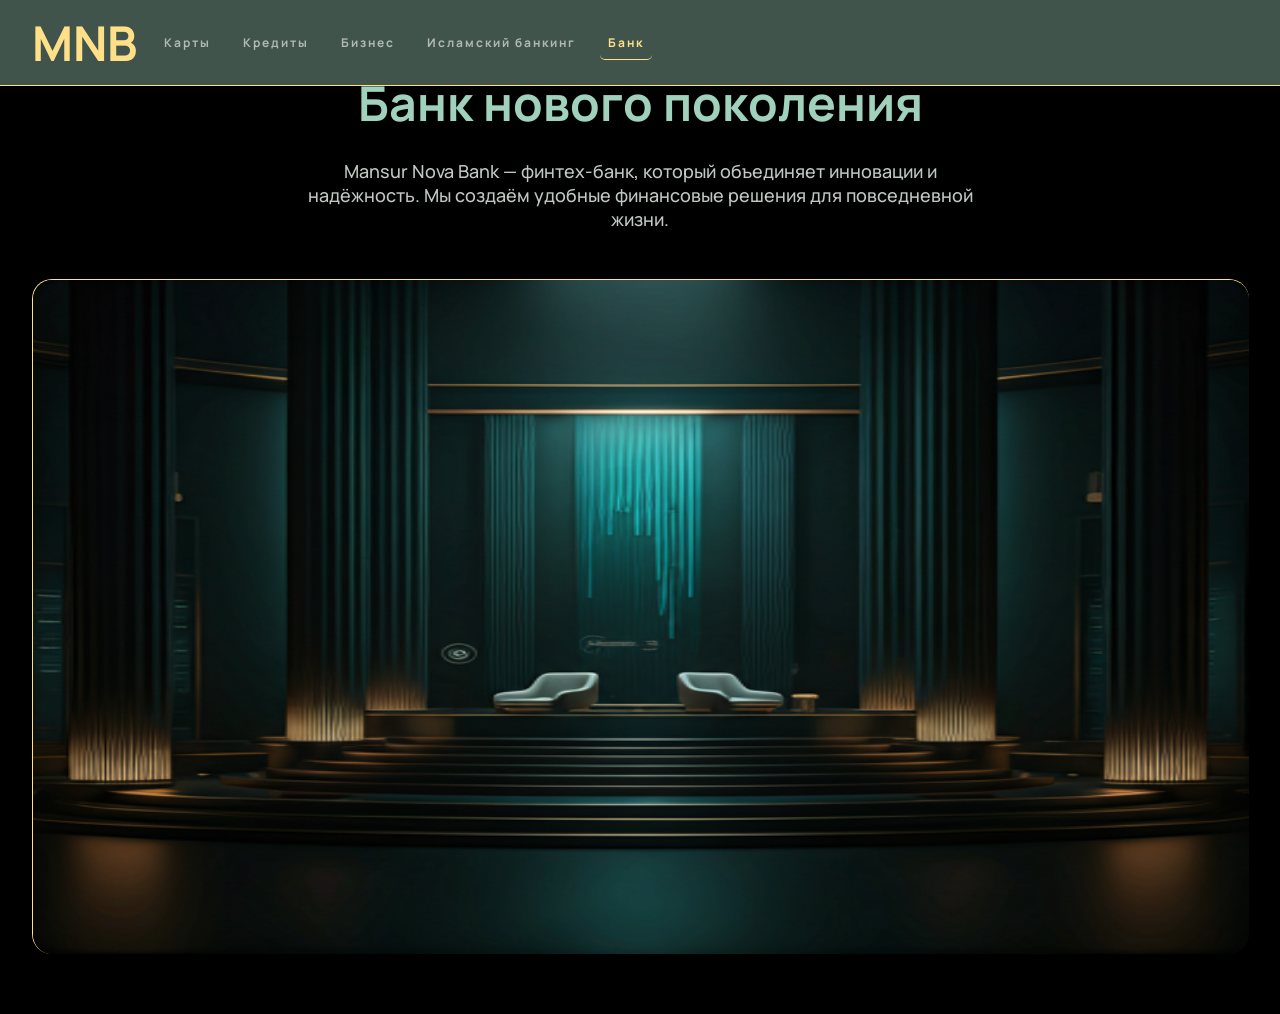
==== bank.html @ f8d496af "about bank" ====
<!doctype html>
<html lang="en">
  <head>
    <meta charset="UTF-8" />
    <meta name="viewport" content="width=device-width, initial-scale=1.0" />
    <title>Mansur Nova Bank (MNB)</title>
    <link rel="stylesheet" href="./bank.css" />
    <link rel="icon" href="./icon.png" />
  </head>
  <body>
    <header>
      <div class="brend">
        <a href="./index.html">MNB</a>

        <div class="sslki">
          <a href="">Карты</a>
          <a href="">Кредиты</a>
          <a href="">Бизнес</a>
          <a href="">Исламский банкинг</a>
          <a href="./bank.html">Банк</a>
        </div>
      </div>
    </header>

    <main>
      <section>
        <h1>Банк нового поколения</h1>
        <p>
          Mansur Nova Bank — финтех-банк, который объединяет инновации и
          надёжность. Мы создаём удобные финансовые решения для повседневной
          жизни.
        </p>
        <div class="image">
          <img src="./images/MNB.png" alt="" />
        </div>
      </section>
    </main>
  </body>
</html>
---- bank.css ----
@import url("https://fonts.googleapis.com/css2?family=Manrope:wght@200..800&display=swap");
* {
  margin: 0;
  font-family: "Manrope", sans-serif;
}
body {
  background-color: #000;
}
header {
  width: 95%;
  height: 53px;
  padding: 16px 32px;
  background-color: #a0d1bc66;
  position: fixed;
  top: 0;
  z-index: 100;
  border-bottom: 1px solid #ffe088;
  display: flex;
  align-items: center;
  justify-content: space-between;
}
.brend {
  width: 51%;
  height: 52px;
  display: flex;
  align-items: center;
  justify-content: space-between;
}
.brend a {
  font-size: 48px;
  font-weight: 700;
  color: #ffe088;
  text-transform: uppercase;
  text-decoration: none;
}
.sslki {
  width: 80%;
  height: 28px;
  display: flex;
  align-items: center;
  justify-content: space-between;
}
.sslki a {
  padding: 8px;
  border-radius: 5px;
  color: #e2e2e2b3;
  font-size: 12px;
  font-weight: 700;
  text-decoration: none;
  letter-spacing: 2px;
  text-transform: none;
}
.sslki a:hover {
  background-color: #ffffff0d;
  color: #e2e2e2;
}
.sslki a:nth-child(5) {
  color: #ffe088;
  border-bottom: 1px solid #ffe088;
}
.icons {
  width: 16%;
  height: 40px;
  display: flex;
  align-items: center;
  justify-content: space-between;
}
.icons svg {
  width: 24px;
  height: 24px;
  padding: 8px;
  border-radius: 50%;
  color: #bcedd7;
}
.icons svg:hover {
  background-color: #ffffff0d;
}
.icons span {
  font-size: 12px;
  color: #e2e2e2b3;
  font-weight: 700;
}
.icons span:hover {
  color: #e2e2e2;
}
.icons button {
  width: 92px;
  height: 28px;
  padding: 7px 24px;
  border-radius: 20px;
  background-color: #ffe088;
  color: #241a00;
  font-size: 12px;
  font-weight: 700;
  border: none;
}
main section:nth-child(1) {
  width: 95%;
  height: 874px;
  padding: 70px 32px;
}
h1 {
  font-size: 48px;
  color: #a0d1bc;
  font-weight: 700;
  margin-bottom: 24px;
  text-align: center;
}
section:nth-child(1) p {
  width: 672px;
  font-size: 18px;
  color: #c0c8c3;
  font-weight: 500;
  text-align: center;
  margin: auto;
  margin-bottom: 48px;
}
.image {
  width: 100%;
  height: 674px;
  border-top: 1px solid #ffe088;
  border-left: 1px solid #ffe088;
  border-radius: 20px;
  overflow: hidden;
}
.image img {
  width: 100%;
  height: 100%;
}
.image img:hover {
  transform: scale(1.09);
  transition: all 1s ease 10ms;
}
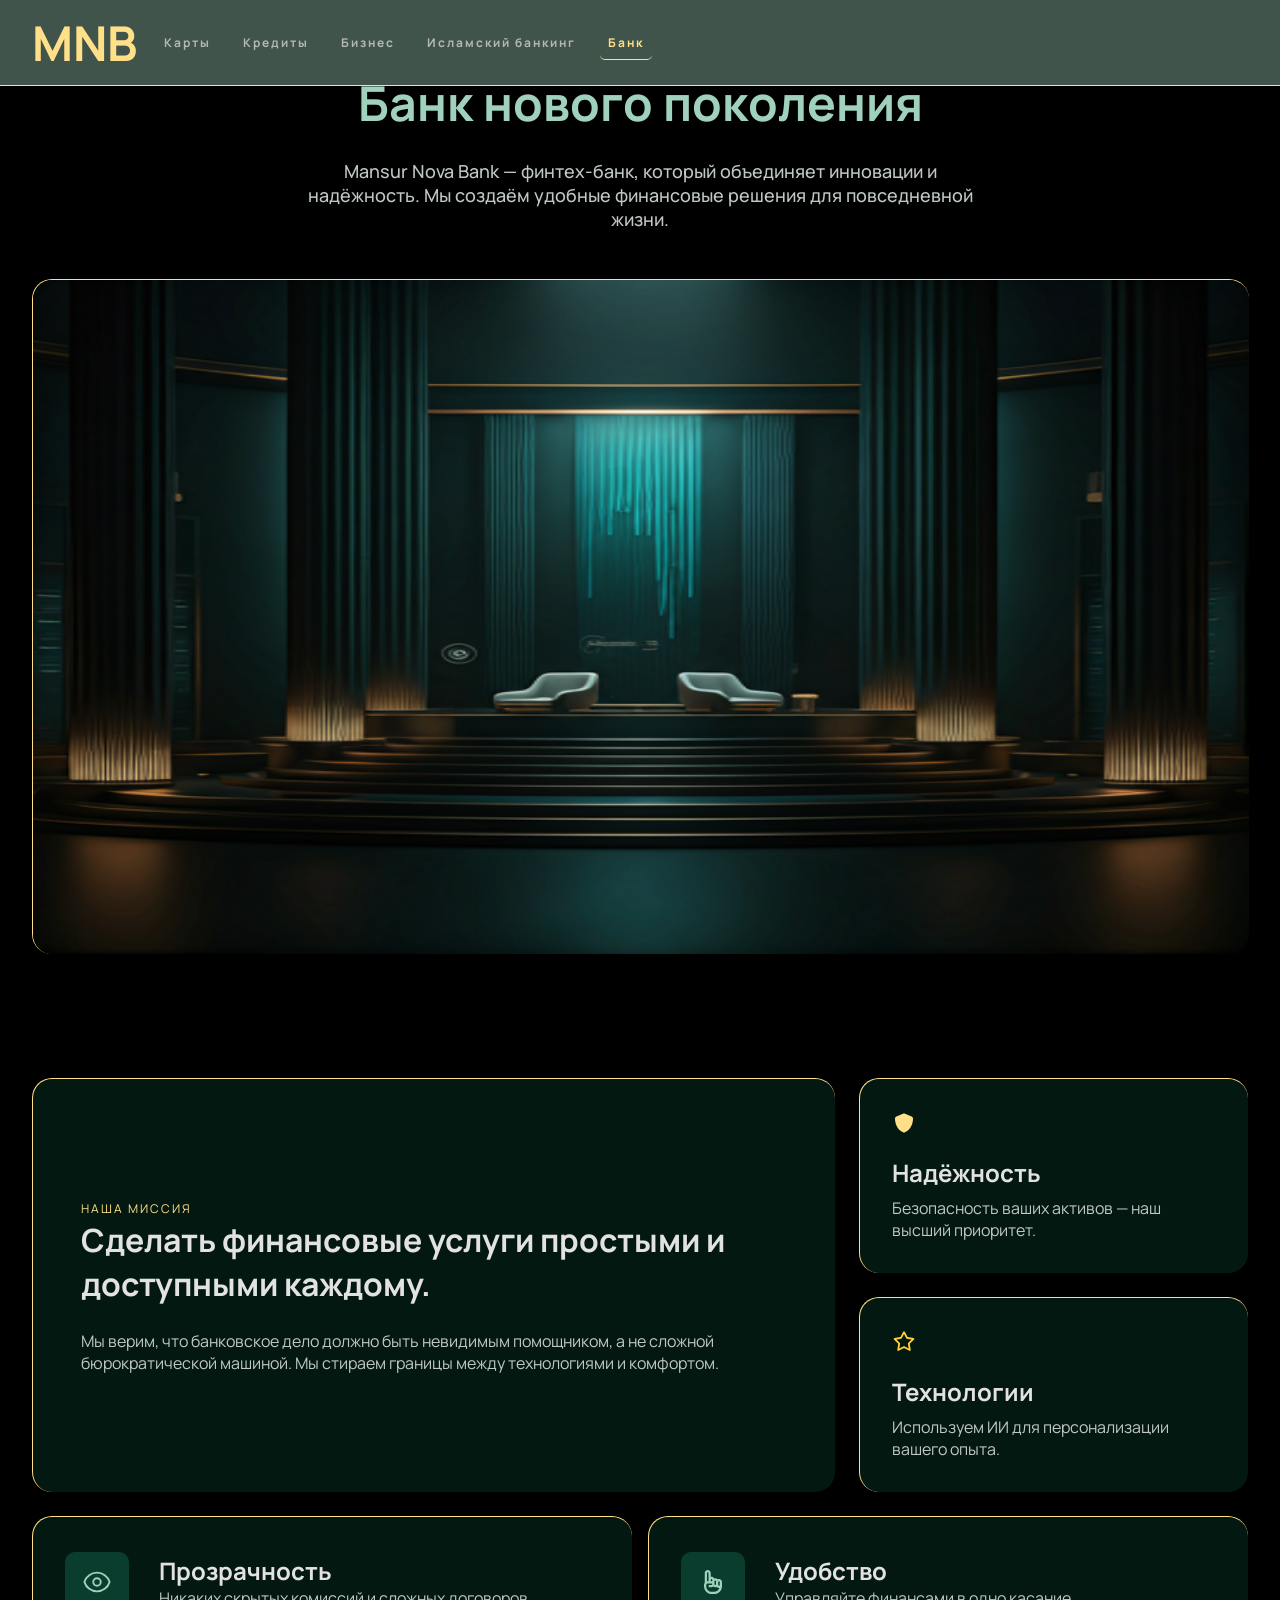
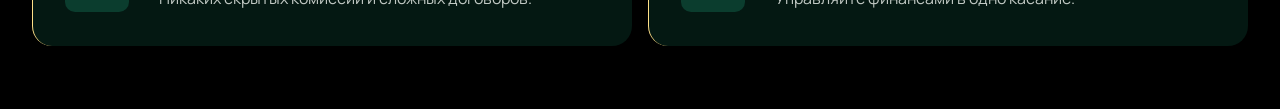
==== commit c15dc236: "разделы" ====
--- a/bank.html
+++ b/bank.html
@@ -34,6 +34,85 @@
           <img src="./images/MNB.png" alt="" />
         </div>
       </section>
+
+      <section>
+        <div class="one">
+          <div class="mission">
+            <span>НАША МИССИЯ</span>
+            <h2>Сделать финансовые услуги простыми и доступными каждому.</h2>
+            <p>
+              Мы верим, что банковское дело должно быть невидимым помощником, а
+              не сложной бюрократической машиной. Мы стираем границы между
+              технологиями и комфортом.
+            </p>
+          </div>
+
+          <div class="safety">
+            <svg xmlns="http://www.w3.org/2000/svg" viewBox="0 0 640 640">
+              <path
+                fill="#ffe088"
+                d="M320 64C324.6 64 329.2 65 333.4 66.9L521.8 146.8C543.8 156.1 560.2 177.8 560.1 204C559.6 303.2 518.8 484.7 346.5 567.2C329.8 575.2 310.4 575.2 293.7 567.2C121.3 484.7 80.6 303.2 80.1 204C80 177.8 96.4 156.1 118.4 146.8L306.7 66.9C310.9 65 315.4 64 320 64z"
+              />
+            </svg>
+            <h3>Надёжность</h3>
+            <p>Безопасность ваших активов — наш высший приоритет.</p>
+          </div>
+
+          <div class="safety technologi">
+            <svg xmlns="http://www.w3.org/2000/svg" viewBox="0 0 640 640">
+              <path
+                fill="rgb(255, 212, 59)"
+                d="M320.1 32C329.1 32 337.4 37.1 341.5 45.1L415 189.3L574.9 214.7C583.8 216.1 591.2 222.4 594 231C596.8 239.6 594.5 249 588.2 255.4L473.7 369.9L499 529.8C500.4 538.7 496.7 547.7 489.4 553C482.1 558.3 472.4 559.1 464.4 555L320.1 481.6L175.8 555C167.8 559.1 158.1 558.3 150.8 553C143.5 547.7 139.8 538.8 141.2 529.8L166.4 369.9L52 255.4C45.6 249 43.4 239.6 46.2 231C49 222.4 56.3 216.1 65.3 214.7L225.2 189.3L298.8 45.1C302.9 37.1 311.2 32 320.2 32zM320.1 108.8L262.3 222C258.8 228.8 252.3 233.6 244.7 234.8L119.2 254.8L209 344.7C214.4 350.1 216.9 357.8 215.7 365.4L195.9 490.9L309.2 433.3C316 429.8 324.1 429.8 331 433.3L444.3 490.9L424.5 365.4C423.3 357.8 425.8 350.1 431.2 344.7L521 254.8L395.5 234.8C387.9 233.6 381.4 228.8 377.9 222L320.1 108.8z"
+              />
+            </svg>
+            <h3>Технологии</h3>
+            <p>Используем ИИ для персонализации вашего опыта.</p>
+          </div>
+        </div>
+
+        <div class="two">
+          <div class="element">
+            <svg
+              xmlns="http://www.w3.org/2000/svg"
+              fill="none"
+              viewBox="0 0 24 24"
+              stroke-width="1.5"
+              stroke="currentColor"
+              class="size-6"
+            >
+              <path
+                stroke-linecap="round"
+                stroke-linejoin="round"
+                d="M2.036 12.322a1.012 1.012 0 0 1 0-.639C3.423 7.51 7.36 4.5 12 4.5c4.638 0 8.573 3.007 9.963 7.178.07.207.07.431 0 .639C20.577 16.49 16.64 19.5 12 19.5c-4.638 0-8.573-3.007-9.963-7.178Z"
+              />
+              <path
+                stroke-linecap="round"
+                stroke-linejoin="round"
+                d="M15 12a3 3 0 1 1-6 0 3 3 0 0 1 6 0Z"
+              />
+            </svg>
+
+            <div class="text">
+              <h3>Прозрачность</h3>
+              <p>Никаких скрытых комиссий и сложных договоров.</p>
+            </div>
+          </div>
+
+          <div class="element">
+            <svg xmlns="http://www.w3.org/2000/svg" viewBox="0 0 640 640">
+              <path
+                fill="#a0d1bc"
+                d="M192 128L192 305.6C197.2 304.6 202.5 304 208 304L224 304L224 128C224 119.2 216.8 112 208 112C199.2 112 192 119.2 192 128zM208 352C190.3 352 176 366.3 176 384L176 408C176 474.3 229.7 528 296 528L344 528C396.5 528 441.1 494.3 457.4 447.3C454.3 447.8 451.2 448 448 448C428 448 410.1 438.8 398.3 424.4C389.3 429.3 378.9 432 368 432C352.9 432 339 426.7 328 418C317 426.8 303.1 432 288 432L248 432C234.7 432 224 421.3 224 408C224 394.7 234.7 384 248 384L288 384C296.8 384 304 376.8 304 368C304 359.2 296.8 352 288 352L208 352zM128 384L128 384C128 366 134 349.4 144 336L144 128C144 92.7 172.7 64 208 64C243.3 64 272 92.7 272 128L272 210C277.1 208.7 282.5 208 288 208C313.3 208 335.2 222.7 345.6 244C352.6 241.4 360.1 240 368 240C388 240 405.9 249.2 417.7 263.6C426.7 258.7 437.1 256 448 256C483.3 256 512 284.7 512 320L512 408C512 500.8 436.8 576 344 576L296 576C203.2 576 128 500.8 128 408L128 384zM464 320C464 311.2 456.8 304 448 304C439.2 304 432 311.2 432 320L432 384C432 392.8 439.2 400 448 400C456.8 400 464 392.8 464 384L464 320zM288 304C293.5 304 298.9 304.7 304 306L304 272C304 263.2 296.8 256 288 256C279.2 256 272 263.2 272 272L272 304L288 304zM352 328L352 368C352 376.8 359.2 384 368 384C376.8 384 384 376.8 384 368L384 304C384 295.2 376.8 288 368 288C359.2 288 352 295.2 352 304L352 328z"
+              />
+            </svg>
+
+            <div class="text">
+              <h3>Удобство</h3>
+              <p>Управляйте финансами в одно касание.</p>
+            </div>
+          </div>
+        </div>
+      </section>
     </main>
   </body>
 </html>
--- a/bank.css
+++ b/bank.css
@@ -131,3 +131,114 @@
   transform: scale(1.09);
   transition: all 1s ease 10ms;
 }
+main section:nth-child(2) {
+  width: 95%;
+  height: 567px;
+  padding: 64px 32px;
+}
+.one {
+  width: 100%;
+  height: 414px;
+  display: grid;
+  grid-template-columns: repeat(3, 32%);
+  grid-template-rows: repeat(2, 195px);
+  justify-content: space-between;
+  align-content: space-between;
+}
+.mission {
+  grid-column-start: 1;
+  grid-column-end: 3;
+  grid-row-start: 1;
+  grid-row-end: 3;
+  padding: 117px 48px;
+  border-radius: 20px;
+  background-color: #0b3d2e66;
+  border-top: 1px solid #ffe088;
+  border-left: 1px solid #ffe088;
+}
+.mission span {
+  font-size: 12px;
+  color: #ffe088;
+  margin-bottom: 16px;
+  letter-spacing: 2px;
+}
+.mission h2 {
+  font-size: 32px;
+  color: #e2e2e2;
+  margin-bottom: 24px;
+  font-weight: 700;
+}
+.mission p {
+  font-size: 16px;
+  color: #c0c8c3;
+}
+.safety {
+  grid-column-start: 3;
+  grid-column-end: 4;
+  grid-row-start: 1;
+  grid-row-end: 2;
+  padding: 32px;
+  border-radius: 20px;
+  background-color: #0b3d2e66;
+  border-top: 1px solid #ffe088;
+  border-left: 1px solid #ffe088;
+}
+.safety svg {
+  width: 24px;
+  height: 24px;
+  margin-bottom: 16px;
+}
+.safety h3 {
+  font-size: 24px;
+  color: #e2e2e2;
+  margin-bottom: 8px;
+  font-weight: 700;
+}
+.safety p {
+  font-size: 16px;
+  color: #c0c8c3;
+}
+.technologi {
+  grid-row-start: 2;
+  grid-row-end: 3;
+}
+.two {
+  width: 100%;
+  height: 129px;
+  margin-top: 24px;
+  display: flex;
+  justify-content: space-between;
+}
+.element {
+  width: 44%;
+  height: 65px;
+  padding: 32px;
+  border-radius: 20px;
+  background-color: #0b3d2e66;
+  border-top: 1px solid #ffe088;
+  border-left: 1px solid #ffe088;
+  display: flex;
+  align-items: center;
+}
+.element svg {
+  width: 30px;
+  height: 36px;
+  padding: 12px 17px;
+  background-color: #0b3d2e;
+  border-radius: 10px;
+  color: #a0d1bc;
+  margin-right: 30px;
+}
+.text {
+  width: 377px;
+  height: 56px;
+}
+.text h3 {
+  font-size: 24px;
+  font-weight: 700;
+  color: #e2e2e2;
+}
+.text p {
+  font-size: 16px;
+  color: #c0c8c3;
+}
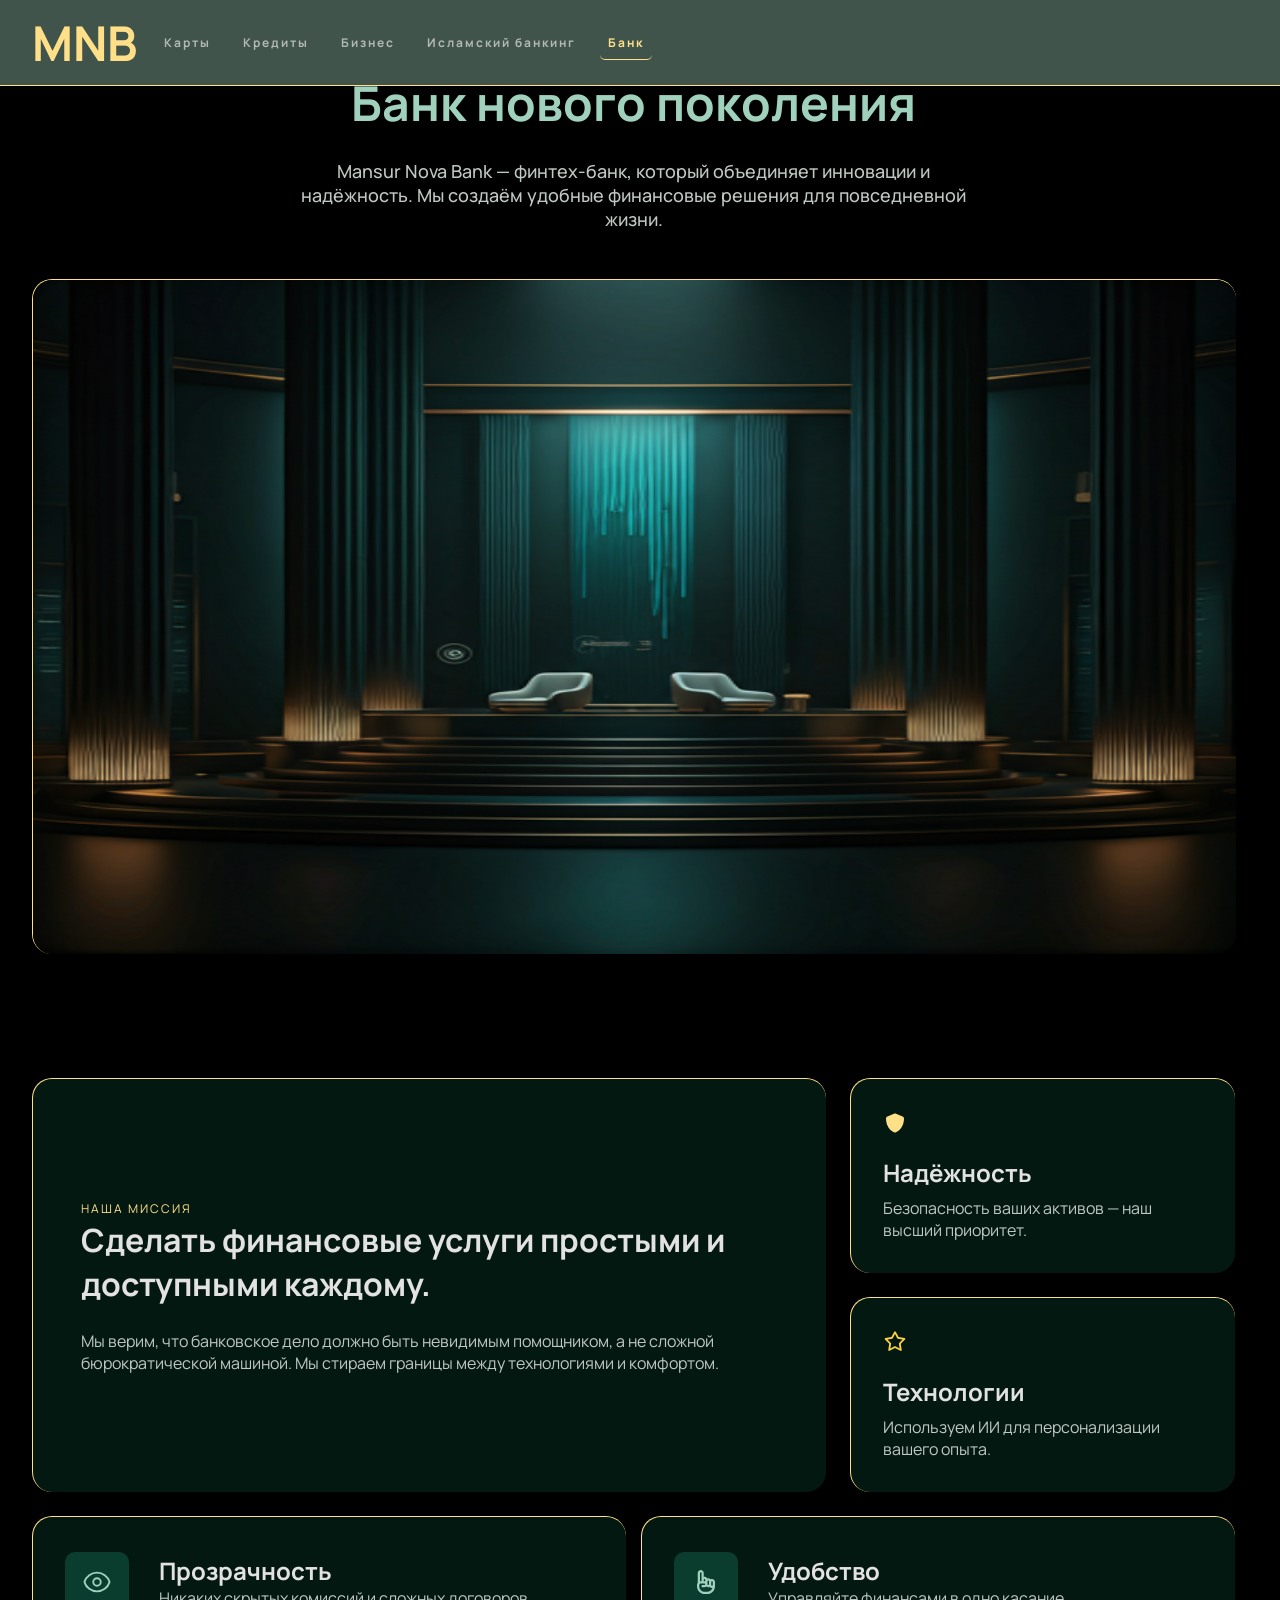
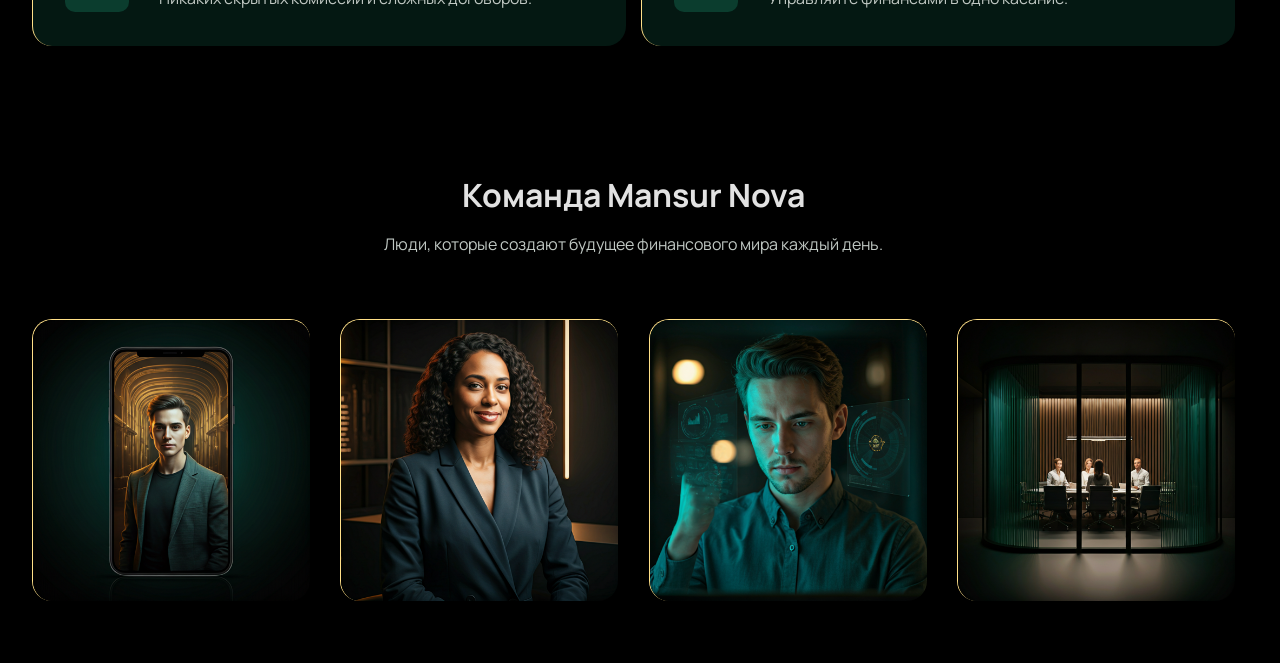
==== commit 3d99b47f: "команда" ====
--- a/bank.html
+++ b/bank.html
@@ -113,6 +113,18 @@
           </div>
         </div>
       </section>
+
+      <section>
+        <h2>Команда Mansur Nova</h2>
+        <p>Люди, которые создают будущее финансового мира каждый день.</p>
+
+        <div class="workers">
+          <img src="./images/worker 1.png" alt="" />
+          <img src="./images/worker 2.png" alt="" />
+          <img src="./images/worker 3.png" alt="" />
+          <img src="./images/worker 4.png" alt="" />
+        </div>
+      </section>
     </main>
   </body>
 </html>
--- a/bank.css
+++ b/bank.css
@@ -95,7 +95,7 @@
   border: none;
 }
 main section:nth-child(1) {
-  width: 95%;
+  width: 94%;
   height: 874px;
   padding: 70px 32px;
 }
@@ -132,7 +132,7 @@
   transition: all 1s ease 10ms;
 }
 main section:nth-child(2) {
-  width: 95%;
+  width: 94%;
   height: 567px;
   padding: 64px 32px;
 }
@@ -242,3 +242,34 @@
   font-size: 16px;
   color: #c0c8c3;
 }
+main section:nth-child(3) {
+  width: 94%;
+  height: 426px;
+  padding: 64px 32px;
+}
+section:nth-child(3) h2 {
+  font-size: 32px;
+  margin-bottom: 16px;
+  font-weight: 700;
+  color: #e2e2e2;
+  text-align: center;
+}
+section:nth-child(3) p {
+  font-size: 16px;
+  color: #c0c8c3;
+  text-align: center;
+  margin-bottom: 64px;
+}
+.workers {
+  width: 100%;
+  height: 282px;
+  display: flex;
+  justify-content: space-between;
+}
+.workers img {
+  width: 23%;
+  height: 281px;
+  border-radius: 20px;
+  border-top: 1px solid #ffe088;
+  border-left: 1px solid #ffe088;
+}
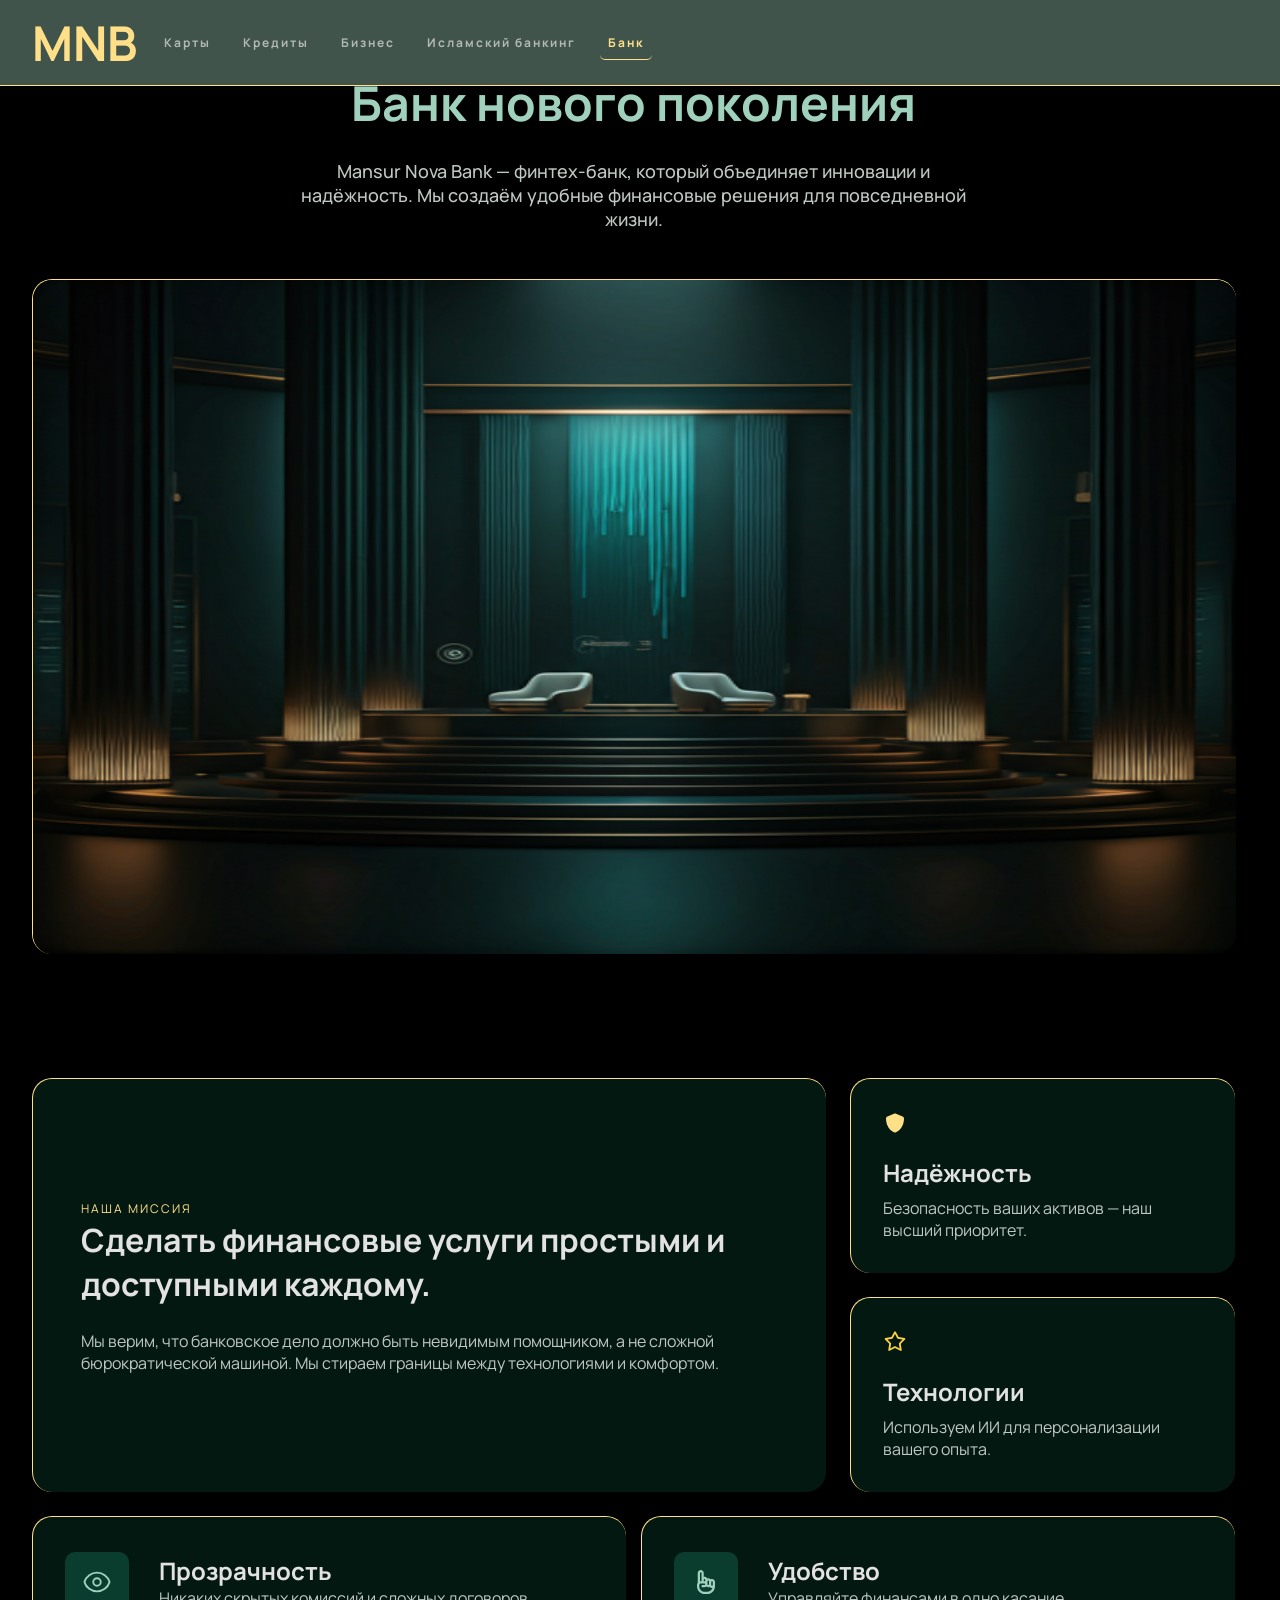
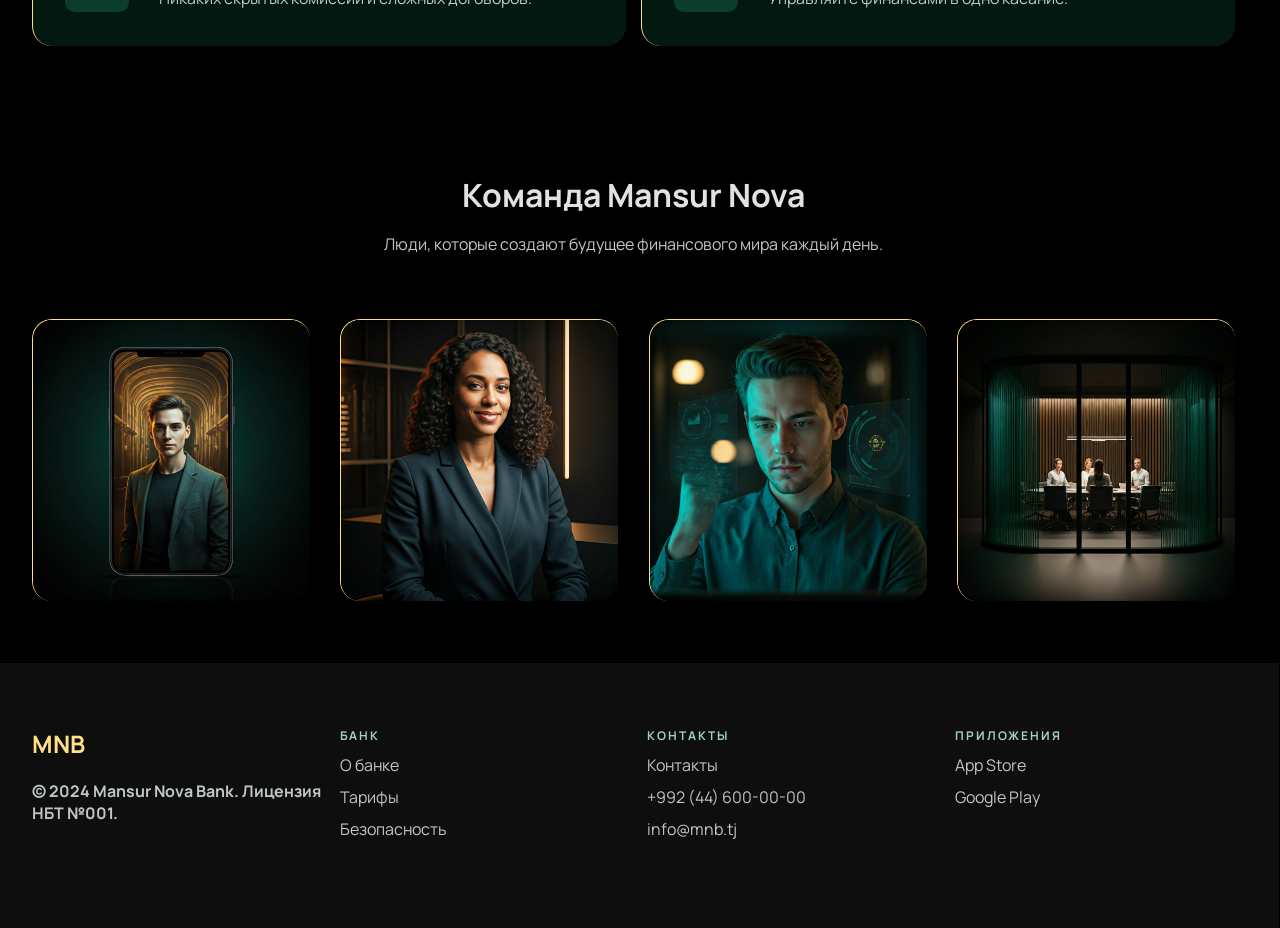
==== commit 3581a678: "end of bank" ====
--- a/bank.html
+++ b/bank.html
@@ -126,5 +126,35 @@
         </div>
       </section>
     </main>
+
+    <footer>
+      <div class="mnb">
+        <span>MNB</span>
+        <p>© 2024 Mansur Nova Bank. Лицензия НБТ №001.</p>
+      </div>
+
+      <ul>
+        <h4>БАНК</h4>
+
+        <li>О банке</li>
+        <li>Тарифы</li>
+        <li>Безопасность</li>
+      </ul>
+
+      <ul>
+        <h4>КОНТАКТЫ</h4>
+
+        <li>Контакты</li>
+        <li>+992 (44) 600-00-00</li>
+        <li>info@mnb.tj</li>
+      </ul>
+
+      <ul>
+        <h4>ПРИЛОЖЕНИЯ</h4>
+
+        <li>App Store</li>
+        <li>Google Play</li>
+      </ul>
+    </footer>
   </body>
 </html>
--- a/bank.css
+++ b/bank.css
@@ -273,3 +273,48 @@
   border-top: 1px solid #ffe088;
   border-left: 1px solid #ffe088;
 }
+footer {
+  width: 94.9%;
+  height: 137px;
+  padding: 64px 32px;
+  background-color: #0e0e0e;
+  display: flex;
+  justify-content: space-between;
+}
+.mnb {
+  width: 24%;
+  height: 136px;
+}
+.mnb span {
+  font-size: 24px;
+  font-weight: 700;
+  color: #ffe088;
+}
+.mnb p {
+  font-size: 16px;
+  font-weight: 700;
+  color: #c0c8c3;
+  margin-top: 20px;
+}
+footer ul {
+  width: 24%;
+  height: 136px;
+}
+footer ul h4 {
+  font-size: 12px;
+  color: #a0d1bc;
+  letter-spacing: 2px;
+  text-transform: none;
+}
+footer ul {
+  list-style: none;
+  padding: 0;
+}
+footer ul li {
+  font-size: 16px;
+  color: #c0c8c3;
+  margin-top: 10px;
+}
+footer ul li:hover {
+  color: #ffe088;
+}
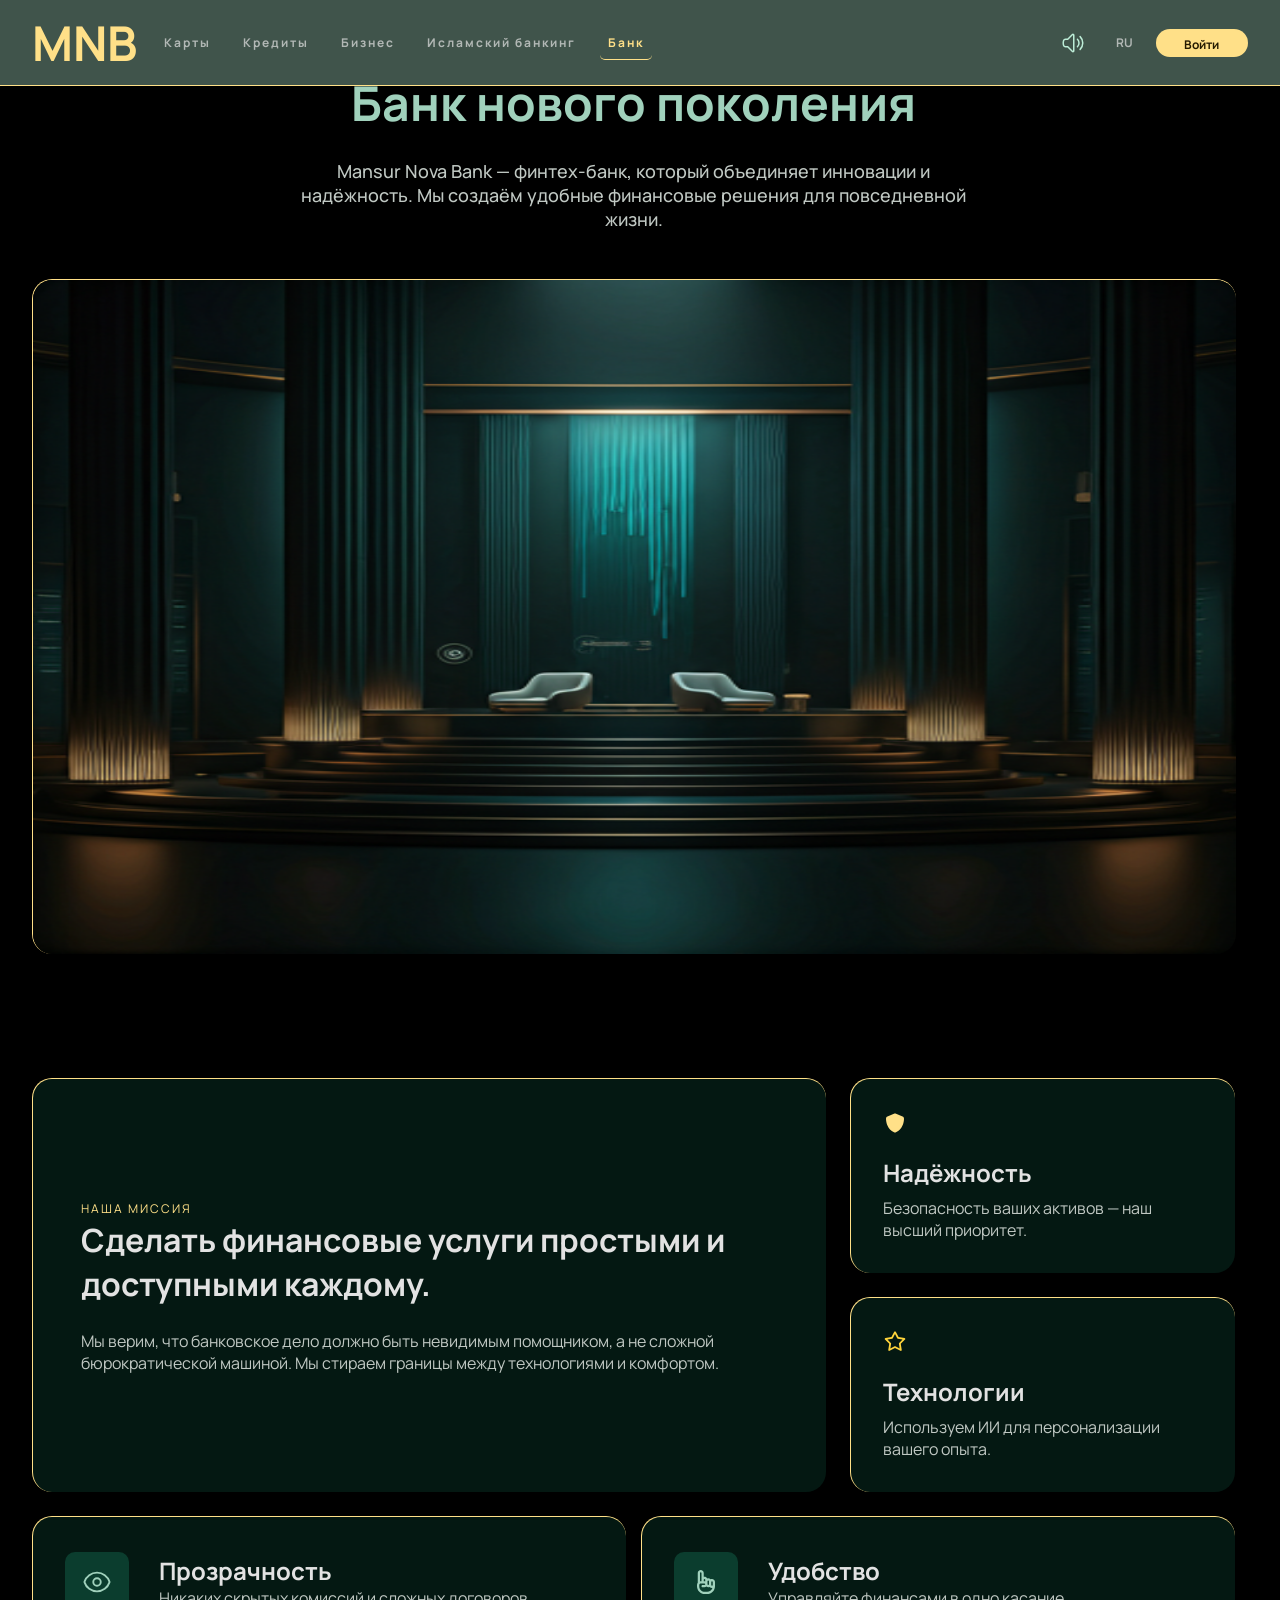
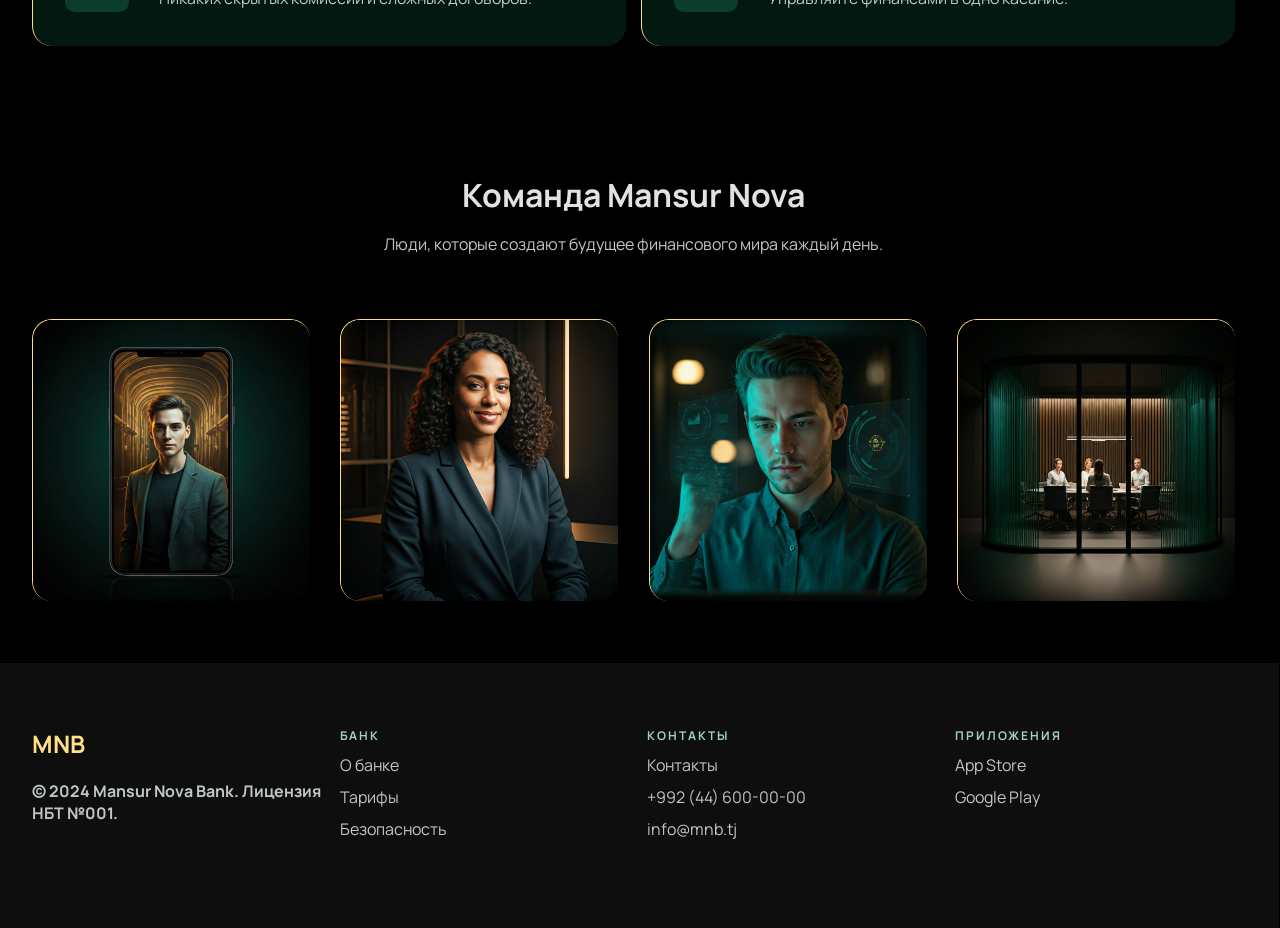
==== commit 50f91c79: "header of bank" ====
--- a/bank.html
+++ b/bank.html
@@ -19,6 +19,27 @@
           <a href="">Исламский банкинг</a>
           <a href="./bank.html">Банк</a>
         </div>
+      </div>
+
+      <div class="icons">
+        <svg
+          xmlns="http://www.w3.org/2000/svg"
+          fill="none"
+          viewBox="0 0 24 24"
+          stroke-width="1.5"
+          stroke="currentColor"
+          class="size-6"
+        >
+          <path
+            stroke-linecap="round"
+            stroke-linejoin="round"
+            d="M19.114 5.636a9 9 0 0 1 0 12.728M16.463 8.288a5.25 5.25 0 0 1 0 7.424M6.75 8.25l4.72-4.72a.75.75 0 0 1 1.28.53v15.88a.75.75 0 0 1-1.28.53l-4.72-4.72H4.51c-.88 0-1.704-.507-1.938-1.354A9.009 9.009 0 0 1 2.25 12c0-.83.112-1.633.322-2.396C2.806 8.756 3.63 8.25 4.51 8.25H6.75Z"
+          />
+        </svg>
+
+        <span>RU</span>
+
+        <button>Войти</button>
       </div>
     </header>
 
